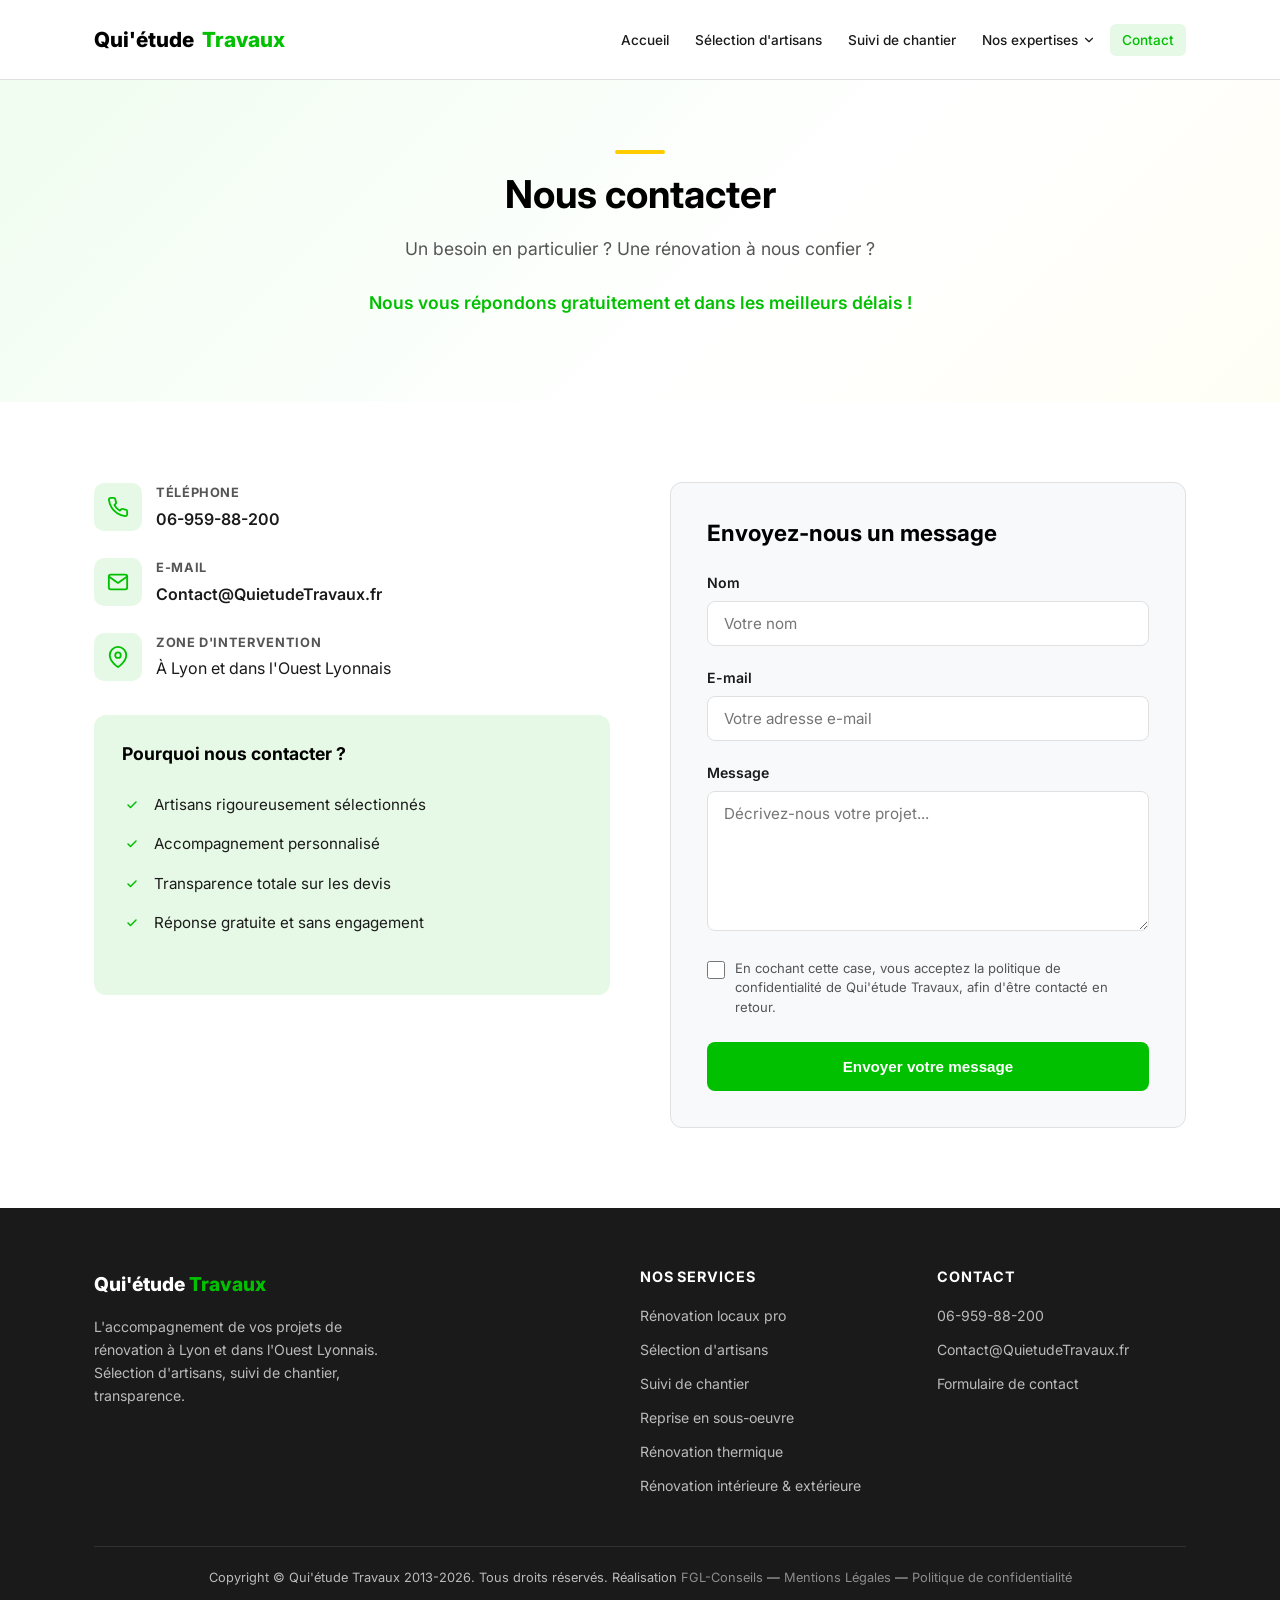
==== contact.html @ deb3ee1c "Initial commit — site Qui'étude Travaux" ====
<!DOCTYPE html>
<html lang="fr">
<head>
  <meta charset="UTF-8">
  <meta name="viewport" content="width=device-width, initial-scale=1.0">
  <title>Contact — Qui'étude Travaux — Rénovation Lyon</title>
  <meta name="description" content="Contactez Qui'étude Travaux pour vos projets de rénovation à Lyon et dans l'Ouest Lyonnais. Réponse gratuite et rapide.">
  <link rel="preconnect" href="https://fonts.googleapis.com">
  <link rel="preconnect" href="https://fonts.gstatic.com" crossorigin>
  <link href="https://fonts.googleapis.com/css2?family=Inter:wght@400;500;600;700;800&display=swap" rel="stylesheet">
  <link rel="stylesheet" href="assets/css/style.css">
</head>
<body>

  <!-- ========== HEADER ========== -->
  <header class="header">
    <div class="header__inner">
      <a href="index.html" class="header__logo">Qui'étude <span>Travaux</span></a>
      <button class="nav__toggle" aria-label="Menu"><span></span><span></span><span></span></button>
      <nav class="nav">
        <ul class="nav__list">
          <li><a href="index.html" class="nav__link">Accueil</a></li>
          <li><a href="selection-artisans.html" class="nav__link">Sélection d'artisans</a></li>
          <li><a href="suivi-chantier.html" class="nav__link">Suivi de chantier</a></li>
          <li class="nav__dropdown">
            <button class="nav__dropdown-trigger">Nos expertises <svg xmlns="http://www.w3.org/2000/svg" width="14" height="14" viewBox="0 0 24 24" fill="none" stroke="currentColor" stroke-width="2" stroke-linecap="round" stroke-linejoin="round"><polyline points="6 9 12 15 18 9"/></svg></button>
            <div class="nav__dropdown-menu">
              <a href="renovation-locaux-pro.html" class="nav__link">Rénovation locaux pro</a>
              <a href="reprise-en-sous-oeuvre.html" class="nav__link">Reprise en sous-oeuvre</a>
              <a href="renovation-thermique-energetique.html" class="nav__link">Rénovation thermique</a>
              <a href="renovation-interieure-exterieure.html" class="nav__link">Rénovation intérieure &amp; extérieure</a>
            </div>
          </li>
          <li><a href="contact.html" class="nav__link active">Contact</a></li>
        </ul>
      </nav>
    </div>
  </header>

  <!-- ========== PAGE HERO ========== -->
  <section class="page-hero">
    <div class="container">
      <div class="accent-bar" style="margin: 0 auto 16px;"></div>
      <h1>Nous contacter</h1>
      <p>Un besoin en particulier ? Une rénovation à nous confier ?</p>
      <p style="color: var(--green); font-weight: 600; font-size: 1.1rem;">Nous vous répondons gratuitement et dans les meilleurs délais !</p>
    </div>
  </section>

  <!-- ========== CONTACT SECTION ========== -->
  <section class="section">
    <div class="container">
      <div class="contact-section reveal">

        <!-- Left: Info -->
        <div class="contact-info">
          <div class="contact-info__item">
            <div class="contact-info__icon">
              <svg xmlns="http://www.w3.org/2000/svg" width="22" height="22" viewBox="0 0 24 24" fill="none" stroke="currentColor" stroke-width="2" stroke-linecap="round" stroke-linejoin="round"><path d="M22 16.92v3a2 2 0 0 1-2.18 2 19.79 19.79 0 0 1-8.63-3.07 19.5 19.5 0 0 1-6-6 19.79 19.79 0 0 1-3.07-8.67A2 2 0 0 1 4.11 2h3a2 2 0 0 1 2 1.72 12.84 12.84 0 0 0 .7 2.81 2 2 0 0 1-.45 2.11L8.09 9.91a16 16 0 0 0 6 6l1.27-1.27a2 2 0 0 1 2.11-.45 12.84 12.84 0 0 0 2.81.7A2 2 0 0 1 22 16.92z"/></svg>
            </div>
            <div class="contact-info__text">
              <strong>Téléphone</strong>
              <a href="tel:06-959-88-200">06-959-88-200</a>
            </div>
          </div>

          <div class="contact-info__item">
            <div class="contact-info__icon">
              <svg xmlns="http://www.w3.org/2000/svg" width="22" height="22" viewBox="0 0 24 24" fill="none" stroke="currentColor" stroke-width="2" stroke-linecap="round" stroke-linejoin="round"><path d="M4 4h16c1.1 0 2 .9 2 2v12c0 1.1-.9 2-2 2H4c-1.1 0-2-.9-2-2V6c0-1.1.9-2 2-2z"/><polyline points="22,6 12,13 2,6"/></svg>
            </div>
            <div class="contact-info__text">
              <strong>E-mail</strong>
              <a href="mailto:Contact@QuietudeTravaux.fr">Contact@QuietudeTravaux.fr</a>
            </div>
          </div>

          <div class="contact-info__item">
            <div class="contact-info__icon">
              <svg xmlns="http://www.w3.org/2000/svg" width="22" height="22" viewBox="0 0 24 24" fill="none" stroke="currentColor" stroke-width="2" stroke-linecap="round" stroke-linejoin="round"><path d="M21 10c0 7-9 13-9 13s-9-6-9-13a9 9 0 0 1 18 0z"/><circle cx="12" cy="10" r="3"/></svg>
            </div>
            <div class="contact-info__text">
              <strong>Zone d'intervention</strong>
              À Lyon et dans l'Ouest Lyonnais
            </div>
          </div>

          <div style="margin-top: 32px; padding: 28px; background: var(--green-light); border-radius: var(--radius-lg);">
            <h3 style="margin-bottom: 12px; font-size: 1.1rem;">Pourquoi nous contacter ?</h3>
            <ul class="feature-list">
              <li>Artisans rigoureusement sélectionnés</li>
              <li>Accompagnement personnalisé</li>
              <li>Transparence totale sur les devis</li>
              <li>Réponse gratuite et sans engagement</li>
            </ul>
          </div>
        </div>

        <!-- Right: Form -->
        <div class="contact-form">
          <h2 style="margin-bottom: 24px; font-size: 1.4rem;">Envoyez-nous un message</h2>
          <form>
            <div class="form-group">
              <label for="name">Nom</label>
              <input type="text" id="name" name="name" placeholder="Votre nom" required>
            </div>
            <div class="form-group">
              <label for="email">E-mail</label>
              <input type="email" id="email" name="email" placeholder="Votre adresse e-mail" required>
            </div>
            <div class="form-group">
              <label for="message">Message</label>
              <textarea id="message" name="message" placeholder="Décrivez-nous votre projet..." required></textarea>
            </div>
            <div class="form-checkbox">
              <input type="checkbox" id="rgpd" name="rgpd" required>
              <label for="rgpd">En cochant cette case, vous acceptez la politique de confidentialité de Qui'étude Travaux, afin d'être contacté en retour.</label>
            </div>
            <button type="submit" class="btn btn--primary" style="width: 100%; justify-content: center;">Envoyer votre message</button>
          </form>
        </div>

      </div>
    </div>
  </section>

  <!-- ========== FOOTER ========== -->
  <footer class="footer">
    <div class="container">
      <div class="footer__inner">
        <div>
          <div class="footer__brand">Qui'étude <span>Travaux</span></div>
          <p class="footer__desc">L'accompagnement de vos projets de rénovation à Lyon et dans l'Ouest Lyonnais. Sélection d'artisans, suivi de chantier, transparence.</p>
        </div>
        <div>
          <h4>Nos services</h4>
          <div class="footer__links">
            <a href="renovation-locaux-pro.html">Rénovation locaux pro</a>
            <a href="selection-artisans.html">Sélection d'artisans</a>
            <a href="suivi-chantier.html">Suivi de chantier</a>
            <a href="reprise-en-sous-oeuvre.html">Reprise en sous-oeuvre</a>
            <a href="renovation-thermique-energetique.html">Rénovation thermique</a>
            <a href="renovation-interieure-exterieure.html">Rénovation intérieure &amp; extérieure</a>
          </div>
        </div>
        <div>
          <h4>Contact</h4>
          <div class="footer__links">
            <a href="tel:06-959-88-200">06-959-88-200</a>
            <a href="mailto:Contact@QuietudeTravaux.fr">Contact@QuietudeTravaux.fr</a>
            <a href="contact.html">Formulaire de contact</a>
          </div>
        </div>
      </div>
      <div class="footer__bottom">
        <p>Copyright &copy; Qui'étude Travaux 2013-2026. Tous droits réservés. Réalisation <a href="https://formation-wordpress-lyon.fr/" target="_blank" rel="noopener">FGL-Conseils</a> — <a href="#">Mentions Légales</a> — <a href="#">Politique de confidentialité</a></p>
      </div>
    </div>
  </footer>

  <script src="assets/js/main.js"></script>
</body>
</html>
---- assets/css/style.css ----
/* ============================================
   Qui'étude Travaux — Main Stylesheet
   ============================================ */

/* ---------- CSS Custom Properties ---------- */
:root {
  --green: #00C000;
  --green-dark: #00a000;
  --green-light: #e6f9e6;
  --yellow: #FFCC00;
  --yellow-light: #fff8dc;
  --black: #000000;
  --text: #1a1a1a;
  --text-light: #555555;
  --bg: #ffffff;
  --bg-alt: #f8f9fa;
  --bg-footer: #1a1a1a;
  --border: #e0e0e0;
  --radius: 8px;
  --radius-lg: 12px;
  --shadow-sm: 0 1px 3px rgba(0,0,0,0.06);
  --shadow-md: 0 4px 12px rgba(0,0,0,0.08);
  --shadow-lg: 0 8px 30px rgba(0,0,0,0.10);
  --transition: 0.3s ease;
  --max-width: 1140px;
  --header-height: 80px;
}

/* ---------- Reset & Base ---------- */
*,
*::before,
*::after {
  margin: 0;
  padding: 0;
  box-sizing: border-box;
}

html {
  scroll-behavior: smooth;
  -webkit-font-smoothing: antialiased;
  -moz-osx-font-smoothing: grayscale;
}

body {
  font-family: 'Inter', -apple-system, BlinkMacSystemFont, 'Segoe UI', Roboto, sans-serif;
  font-size: 16px;
  line-height: 1.7;
  color: var(--text);
  background: var(--bg);
}

img {
  max-width: 100%;
  height: auto;
  display: block;
}

a {
  color: var(--green);
  text-decoration: none;
  transition: color var(--transition);
}

a:hover {
  color: var(--green-dark);
}

ul, ol {
  list-style: none;
}

h1, h2, h3, h4, h5, h6 {
  color: var(--black);
  font-weight: 700;
  line-height: 1.25;
}

h1 { font-size: 2.75rem; }
h2 { font-size: 2rem; margin-bottom: 1rem; }
h3 { font-size: 1.35rem; margin-bottom: 0.75rem; }
h4 { font-size: 1.15rem; margin-bottom: 0.5rem; }

p {
  margin-bottom: 1rem;
}

/* ---------- Utility ---------- */
.container {
  width: 100%;
  max-width: var(--max-width);
  margin: 0 auto;
  padding: 0 24px;
}

.section {
  padding: 80px 0;
}

.section--alt {
  background: var(--bg-alt);
}

.section--green {
  background: var(--green);
  color: #fff;
}

.section--green h2,
.section--green h3,
.section--green p {
  color: #fff;
}

.text-center { text-align: center; }
.text-green { color: var(--green); }
.text-light { color: var(--text-light); }

.sr-only {
  position: absolute;
  width: 1px;
  height: 1px;
  padding: 0;
  margin: -1px;
  overflow: hidden;
  clip: rect(0,0,0,0);
  border: 0;
}

/* ---------- Buttons ---------- */
.btn {
  display: inline-flex;
  align-items: center;
  gap: 8px;
  padding: 14px 32px;
  border: none;
  border-radius: var(--radius);
  font-size: 0.95rem;
  font-weight: 600;
  cursor: pointer;
  transition: all var(--transition);
  text-decoration: none;
  line-height: 1.4;
}

.btn--primary {
  background: var(--green);
  color: #fff;
}

.btn--primary:hover {
  background: var(--green-dark);
  color: #fff;
  transform: translateY(-1px);
  box-shadow: var(--shadow-md);
}

.btn--outline {
  background: transparent;
  color: var(--green);
  border: 2px solid var(--green);
}

.btn--outline:hover {
  background: var(--green);
  color: #fff;
  transform: translateY(-1px);
}

.btn--white {
  background: #fff;
  color: var(--green);
}

.btn--white:hover {
  background: var(--green-light);
  color: var(--green-dark);
  transform: translateY(-1px);
}

.btn--lg {
  padding: 16px 40px;
  font-size: 1.05rem;
}

/* ---------- Header ---------- */
.header {
  position: fixed;
  top: 0;
  left: 0;
  right: 0;
  height: var(--header-height);
  background: rgba(255,255,255,0.97);
  backdrop-filter: blur(10px);
  border-bottom: 1px solid var(--border);
  z-index: 1000;
  transition: box-shadow var(--transition);
}

.header.scrolled {
  box-shadow: var(--shadow-sm);
}

.header__inner {
  display: flex;
  align-items: center;
  justify-content: space-between;
  height: 100%;
  max-width: var(--max-width);
  margin: 0 auto;
  padding: 0 24px;
}

.header__logo {
  font-size: 1.3rem;
  font-weight: 800;
  color: var(--black);
  display: flex;
  align-items: center;
  gap: 8px;
  white-space: nowrap;
}

.header__logo span {
  color: var(--green);
}

.nav__list {
  display: flex;
  align-items: center;
  gap: 2px;
}

.nav__link {
  padding: 8px 12px;
  color: var(--text);
  font-size: 0.85rem;
  font-weight: 500;
  border-radius: 6px;
  transition: all var(--transition);
  white-space: nowrap;
}

.nav__link:hover,
.nav__link.active {
  color: var(--green);
  background: var(--green-light);
}

/* Nav dropdown */
.nav__dropdown {
  position: relative;
}

.nav__dropdown-trigger {
  display: inline-flex;
  align-items: center;
  gap: 4px;
  padding: 8px 12px;
  color: var(--text);
  font-size: 0.85rem;
  font-weight: 500;
  border-radius: 6px;
  transition: all var(--transition);
  white-space: nowrap;
  cursor: pointer;
  background: none;
  border: none;
  font-family: inherit;
}

.nav__dropdown-trigger:hover,
.nav__dropdown.open .nav__dropdown-trigger {
  color: var(--green);
  background: var(--green-light);
}

.nav__dropdown-trigger svg {
  width: 14px;
  height: 14px;
  transition: transform var(--transition);
}

.nav__dropdown.open .nav__dropdown-trigger svg {
  transform: rotate(180deg);
}

.nav__dropdown-menu {
  position: absolute;
  top: 100%;
  left: 0;
  min-width: 240px;
  background: #fff;
  border: 1px solid var(--border);
  border-radius: var(--radius);
  box-shadow: var(--shadow-md);
  padding: 8px 0;
  opacity: 0;
  pointer-events: none;
  transform: none;
  transition: all var(--transition);
  z-index: 100;
}

.nav__dropdown.open .nav__dropdown-menu {
  opacity: 1;
  pointer-events: all;
  transform: translateY(0);
}

.nav__dropdown:hover .nav__dropdown-menu {
  opacity: 1;
  pointer-events: all;
  transform: translateY(0);
}

.nav__dropdown-menu .nav__link {
  display: block;
  padding: 10px 18px;
  border-radius: 0;
  font-size: 0.88rem;
}

.nav__dropdown-menu .nav__link:hover,
.nav__dropdown-menu .nav__link.active {
  background: var(--green-light);
  color: var(--green);
}

/* Mobile nav toggle */
.nav__toggle {
  display: none;
  background: none;
  border: none;
  cursor: pointer;
  width: 44px;
  height: 44px;
  position: relative;
  z-index: 1002;
  align-items: center;
  justify-content: center;
}

.nav__toggle span {
  display: block;
  width: 24px;
  height: 2px;
  background: var(--black);
  margin: 0 auto;
  transition: all var(--transition);
}

.nav__toggle span:nth-child(2) {
  margin: 6px auto;
}

.nav__toggle.open span:nth-child(1) {
  transform: rotate(45deg) translate(5px, 6px);
}

.nav__toggle.open span:nth-child(2) {
  opacity: 0;
}

.nav__toggle.open span:nth-child(3) {
  transform: rotate(-45deg) translate(5px, -6px);
}

/* ---------- Hero ---------- */
.hero {
  margin-top: var(--header-height);
  padding: 100px 0 80px;
  background: linear-gradient(135deg, #f0fdf0 0%, #ffffff 50%, #fffef5 100%);
  position: relative;
  overflow: hidden;
}

.hero::before {
  content: '';
  position: absolute;
  top: -50%;
  right: -20%;
  width: 600px;
  height: 600px;
  background: radial-gradient(circle, rgba(0,192,0,0.05) 0%, transparent 70%);
  border-radius: 50%;
}

.hero__inner {
  display: grid;
  grid-template-columns: 1fr 1fr;
  gap: 60px;
  align-items: center;
}

.hero__content {
  position: relative;
  z-index: 1;
}

.hero__label {
  display: inline-flex;
  align-items: center;
  gap: 6px;
  background: var(--green-light);
  color: var(--green-dark);
  padding: 6px 14px;
  border-radius: 20px;
  font-size: 0.82rem;
  font-weight: 600;
  margin-bottom: 20px;
  letter-spacing: 0.02em;
}

.hero__label::before {
  content: '';
  width: 6px;
  height: 6px;
  background: var(--green);
  border-radius: 50%;
}

.hero__title {
  font-size: 2.85rem;
  line-height: 1.15;
  margin-bottom: 20px;
  letter-spacing: -0.02em;
}

.hero__title span {
  color: var(--green);
}

.hero__subtitle {
  font-size: 1.1rem;
  color: var(--text-light);
  margin-bottom: 32px;
  max-width: 520px;
  line-height: 1.7;
}

.hero__actions {
  display: flex;
  gap: 16px;
  flex-wrap: wrap;
}

.hero__image {
  position: relative;
  z-index: 1;
}

.hero__image img {
  border-radius: var(--radius-lg);
  object-fit: cover;
  width: 100%;
  height: 420px;
  box-shadow: var(--shadow-lg);
}

/* ---------- Page Hero (inner pages) ---------- */
.page-hero {
  margin-top: var(--header-height);
  padding: 70px 0 60px;
  background: linear-gradient(135deg, #f0fdf0 0%, #ffffff 60%, #fffef5 100%);
  text-align: center;
}

.page-hero h1 {
  font-size: 2.4rem;
  margin-bottom: 16px;
}

.page-hero p {
  font-size: 1.1rem;
  color: var(--text-light);
  max-width: 640px;
  margin: 0 auto 24px;
}

/* ---------- Questions cards (homepage) ---------- */
.questions-grid {
  display: grid;
  grid-template-columns: repeat(2, 1fr);
  gap: 20px;
  margin-top: 40px;
}

.question-card {
  background: #fff;
  border: 1px solid var(--border);
  border-radius: var(--radius);
  padding: 24px 28px;
  display: flex;
  align-items: flex-start;
  gap: 14px;
  transition: all var(--transition);
}

.question-card:hover {
  border-color: var(--green);
  box-shadow: var(--shadow-sm);
}

.question-card__icon {
  flex-shrink: 0;
  width: 40px;
  height: 40px;
  display: flex;
  align-items: center;
  justify-content: center;
  background: var(--green-light);
  color: var(--green);
  border-radius: 8px;
  font-size: 1.1rem;
}

.question-card p {
  margin: 0;
  font-size: 0.95rem;
  line-height: 1.55;
  color: var(--text);
}

/* ---------- Services cards ---------- */
.services-grid {
  display: grid;
  grid-template-columns: repeat(3, 1fr);
  gap: 28px;
  margin-top: 48px;
}

.services-grid--4 {
  grid-template-columns: repeat(2, 1fr);
}

.service-card {
  background: #fff;
  border: 1px solid var(--border);
  border-radius: var(--radius-lg);
  padding: 36px 30px;
  transition: all var(--transition);
  text-align: center;
}

.service-card:hover {
  transform: translateY(-4px);
  box-shadow: var(--shadow-md);
  border-color: var(--green);
}

.service-card--left {
  text-align: left;
}

.service-card__icon {
  width: 56px;
  height: 56px;
  display: flex;
  align-items: center;
  justify-content: center;
  background: var(--green-light);
  color: var(--green);
  border-radius: 12px;
  margin: 0 auto 20px;
  font-size: 1.4rem;
}

.service-card h3 {
  margin-bottom: 12px;
}

.service-card p {
  color: var(--text-light);
  font-size: 0.92rem;
  margin: 0 auto;
}

.service-card .btn {
  margin-top: 20px;
}

/* ---------- Values section ---------- */
.values-grid {
  display: grid;
  grid-template-columns: repeat(3, 1fr);
  gap: 28px;
  margin-top: 48px;
}

.value-card {
  background: #fff;
  border: 1px solid var(--border);
  border-radius: var(--radius-lg);
  padding: 32px 28px;
  transition: all var(--transition);
}

.value-card:hover {
  border-color: var(--green);
  box-shadow: var(--shadow-sm);
}

.value-card__bar {
  width: 40px;
  height: 4px;
  background: var(--green);
  border-radius: 2px;
  margin-bottom: 20px;
}

.value-card h3 {
  margin-bottom: 12px;
}

.value-card p {
  color: var(--text-light);
  font-size: 0.92rem;
}

/* ---------- CTA Banner ---------- */
.cta-banner {
  background: var(--green);
  padding: 60px 0;
  text-align: center;
}

.cta-banner h2 {
  color: #fff;
  margin-bottom: 12px;
}

.cta-banner p {
  color: rgba(255,255,255,0.9);
  margin: 0 auto 28px;
  max-width: 560px;
}

/* ---------- Two Column Layout ---------- */
.two-col {
  display: grid;
  grid-template-columns: 1fr 1fr;
  gap: 60px;
  align-items: center;
}

.two-col--reverse {
  direction: rtl;
}

.two-col--reverse > * {
  direction: ltr;
}

.two-col__image img {
  border-radius: var(--radius-lg);
  object-fit: cover;
  width: 100%;
  box-shadow: var(--shadow-md);
}

.two-col__content h2 {
  margin-bottom: 16px;
}

.two-col__content p {
  color: var(--text-light);
  margin-bottom: 14px;
}

/* ---------- Feature List ---------- */
.feature-list {
  margin: 20px 0 24px;
}

.feature-list li {
  display: flex;
  align-items: flex-start;
  gap: 12px;
  padding: 8px 0;
  font-size: 0.95rem;
  line-height: 1.55;
}

.feature-list li::before {
  content: '';
  flex-shrink: 0;
  width: 20px;
  height: 20px;
  margin-top: 2px;
  background: var(--green-light);
  border-radius: 50%;
  background-image: url("data:image/svg+xml,%3Csvg xmlns='http://www.w3.org/2000/svg' width='12' height='12' viewBox='0 0 24 24' fill='none' stroke='%2300C000' stroke-width='3' stroke-linecap='round' stroke-linejoin='round'%3E%3Cpolyline points='20 6 9 17 4 12'%3E%3C/polyline%3E%3C/svg%3E");
  background-repeat: no-repeat;
  background-position: center;
}

/* ---------- Numbered Blocks ---------- */
.numbered-block {
  margin-bottom: 40px;
}

.numbered-block__header {
  display: flex;
  align-items: center;
  gap: 14px;
  margin-bottom: 16px;
}

.numbered-block__num {
  width: 40px;
  height: 40px;
  display: flex;
  align-items: center;
  justify-content: center;
  background: var(--green);
  color: #fff;
  border-radius: 10px;
  font-weight: 700;
  font-size: 1.1rem;
  flex-shrink: 0;
}

.numbered-block__header h3 {
  margin: 0;
}

/* ---------- Timeline (alternating centered) ---------- */
.timeline {
  position: relative;
  max-width: 960px;
  margin: 0 auto;
}

.timeline::before {
  content: '';
  position: absolute;
  left: 50%;
  top: 0;
  bottom: 0;
  width: 2px;
  background: var(--border);
  transform: translateX(-50%);
}

.timeline__item {
  display: grid;
  grid-template-columns: 1fr 60px 1fr;
  gap: 0;
  align-items: start;
  margin-bottom: 48px;
  position: relative;
}

.timeline__item:last-child {
  margin-bottom: 0;
}

.timeline__marker {
  grid-column: 2;
  width: 48px;
  height: 48px;
  border-radius: 50%;
  background: var(--green);
  color: #fff;
  display: flex;
  align-items: center;
  justify-content: center;
  font-weight: 700;
  font-size: 1.05rem;
  box-shadow: var(--shadow-sm);
  z-index: 2;
  justify-self: center;
}

.timeline__heading {
  padding: 12px 28px 12px 0;
  text-align: right;
}

.timeline__heading h3 {
  margin: 0;
  font-size: 1.15rem;
}

.timeline__body {
  padding: 18px 24px;
  background: #fff;
  border-radius: var(--radius);
  border: 1px solid var(--border);
  box-shadow: var(--shadow-sm);
}

.timeline__body ul {
  margin: 0;
  padding-left: 18px;
  list-style: disc;
}

.timeline__body li {
  margin-bottom: 6px;
  font-size: 0.92rem;
  line-height: 1.55;
  color: var(--text-light);
}

/* Odd items (1, 3, 5): title LEFT, list RIGHT (default) */

/* Even items (2, 4): title RIGHT, list LEFT — swap columns */
.timeline__item:nth-child(even) .timeline__heading {
  grid-column: 3;
  grid-row: 1;
  text-align: left;
  padding: 12px 0 12px 28px;
}

.timeline__item:nth-child(even) .timeline__marker {
  grid-column: 2;
  grid-row: 1;
}

.timeline__item:nth-child(even) .timeline__body {
  grid-column: 1;
  grid-row: 1;
  text-align: left;
  padding: 18px 24px;
  background: #fff;
  border: 1px solid var(--border);
  border-radius: var(--radius);
  box-shadow: var(--shadow-sm);
}

.timeline__item:nth-child(even) .timeline__body ul {
  list-style-position: outside;
  padding-left: 18px;
}

/* ---------- Timeline responsive ---------- */
@media (max-width: 768px) {
  .timeline::before {
    left: 23px;
  }

  .timeline__item {
    display: flex;
    flex-direction: column;
    padding-left: 64px;
    margin-bottom: 36px;
  }

  .timeline__marker {
    position: absolute;
    left: 0;
    top: 0;
  }

  .timeline__heading {
    text-align: left;
    padding: 0 0 8px 0;
  }

  .timeline__body {
    padding: 0;
    text-align: left;
  }

  .timeline__item:nth-child(even) .timeline__heading {
    grid-column: auto;
    grid-row: auto;
    text-align: left;
    padding: 0 0 8px 0;
  }

  .timeline__item:nth-child(even) .timeline__body {
    grid-column: auto;
    grid-row: auto;
    text-align: left;
    padding: 0;
  }

  .timeline__item:nth-child(even) .timeline__body ul {
    list-style-position: outside;
    padding-left: 18px;
  }
}

/* ---------- Advantages Grid ---------- */
.advantages-grid {
  display: grid;
  grid-template-columns: repeat(2, 1fr);
  gap: 20px;
  margin: 32px 0;
}

.advantage-item {
  display: flex;
  align-items: flex-start;
  gap: 14px;
  background: #fff;
  border: 1px solid var(--border);
  border-radius: var(--radius);
  padding: 20px 22px;
  transition: all var(--transition);
}

.advantage-item:hover {
  border-color: var(--green);
  box-shadow: var(--shadow-sm);
}

.advantage-item__icon {
  flex-shrink: 0;
  width: 36px;
  height: 36px;
  display: flex;
  align-items: center;
  justify-content: center;
  background: var(--green-light);
  color: var(--green);
  border-radius: 8px;
  font-size: 1rem;
}

.advantage-item p {
  margin: 0;
  font-size: 0.92rem;
  line-height: 1.5;
}

/* ---------- Tab-like sections (thermal page) ---------- */
.info-cards {
  display: grid;
  grid-template-columns: repeat(4, 1fr);
  gap: 20px;
  margin: 32px 0;
}

.info-card {
  background: #fff;
  border: 1px solid var(--border);
  border-radius: var(--radius);
  padding: 24px 20px;
  text-align: center;
  transition: all var(--transition);
}

.info-card:hover {
  border-color: var(--green);
  box-shadow: var(--shadow-sm);
}

.info-card__icon {
  width: 48px;
  height: 48px;
  display: flex;
  align-items: center;
  justify-content: center;
  background: var(--green-light);
  color: var(--green);
  border-radius: 10px;
  margin: 0 auto 14px;
  font-size: 1.2rem;
}

.info-card h4 {
  margin-bottom: 8px;
  font-size: 1rem;
}

.info-card p {
  color: var(--text-light);
  font-size: 0.85rem;
  margin: 0;
}

/* ---------- Criteria List ---------- */
.criteria-grid {
  display: grid;
  grid-template-columns: repeat(2, 1fr);
  gap: 14px;
  margin: 24px 0;
}

.criteria-item {
  display: flex;
  align-items: center;
  gap: 10px;
  padding: 14px 18px;
  background: var(--bg-alt);
  border-radius: var(--radius);
  font-size: 0.92rem;
  transition: background var(--transition);
}

.criteria-item:hover {
  background: var(--green-light);
}

.criteria-item i {
  color: var(--green);
  font-size: 0.9rem;
}

/* ---------- Isolant / Energy Cards Grid ---------- */
.isolant-grid {
  display: grid;
  grid-template-columns: repeat(4, 1fr);
  gap: 20px;
  margin: 32px 0;
}

.isolant-card {
  background: #fff;
  border: 1px solid var(--border);
  border-radius: var(--radius);
  padding: 28px 20px;
  text-align: center;
  transition: all var(--transition);
}

.isolant-card:hover {
  border-color: var(--green);
  box-shadow: var(--shadow-sm);
}

.isolant-card__icon {
  margin-bottom: 12px;
  width: 100%;
  aspect-ratio: 4 / 3;
  overflow: hidden;
  border-radius: calc(var(--radius) - 2px);
}

.isolant-card__icon img {
  width: 100%;
  height: 100%;
  object-fit: cover;
  display: block;
}

.isolant-card h4 {
  margin-bottom: 8px;
  font-size: 0.95rem;
}

.isolant-card p {
  color: var(--text-light);
  font-size: 0.82rem;
  margin: 0;
}

/* ---------- Gallery Grid ---------- */
.gallery-grid {
  display: grid;
  grid-template-columns: repeat(2, 1fr);
  gap: 28px;
  margin-top: 40px;
}

.gallery-card {
  border-radius: var(--radius-lg);
  overflow: hidden;
  border: 1px solid var(--border);
  transition: all var(--transition);
  background: #fff;
}

.gallery-card:hover {
  box-shadow: var(--shadow-md);
  transform: translateY(-2px);
}

.gallery-card__image {
  height: 280px;
  overflow: hidden;
}

.gallery-card__image img {
  width: 100%;
  height: 100%;
  object-fit: cover;
  transition: transform 0.5s ease;
}

.gallery-card:hover .gallery-card__image img {
  transform: scale(1.03);
}

.gallery-card__body {
  padding: 22px 24px;
}

.gallery-card__body h3 {
  font-size: 1.1rem;
  margin: 0;
}

/* ---------- Photo slider inside gallery card ---------- */
.photo-slider {
  position: relative;
  overflow: hidden;
  height: 280px;
}

.photo-slider__track {
  display: flex;
  height: 100%;
  transition: transform 0.4s ease;
}

.photo-slider__slide {
  flex: 0 0 100%;
  height: 100%;
}

.photo-slider__slide img {
  width: 100%;
  height: 100%;
  object-fit: cover;
  display: block;
}

.photo-slider__btn {
  position: absolute;
  top: 50%;
  transform: translateY(-50%);
  background: rgba(0,0,0,0.45);
  border: none;
  color: #fff;
  width: 36px;
  height: 36px;
  border-radius: 50%;
  cursor: pointer;
  display: flex;
  align-items: center;
  justify-content: center;
  z-index: 2;
  transition: background 0.2s;
}

.photo-slider__btn:hover {
  background: rgba(0,0,0,0.7);
}

.photo-slider__btn--prev { left: 10px; }
.photo-slider__btn--next { right: 10px; }

.photo-slider__dots {
  position: absolute;
  bottom: 8px;
  left: 50%;
  transform: translateX(-50%);
  display: flex;
  gap: 6px;
  z-index: 2;
}

.photo-slider__dot {
  width: 8px;
  height: 8px;
  border-radius: 50%;
  background: rgba(255,255,255,0.55);
  border: none;
  cursor: pointer;
  padding: 0;
  transition: background 0.2s;
}

.photo-slider__dot.active {
  background: #fff;
}

/* ---------- Contact Form ---------- */
.contact-section {
  display: grid;
  grid-template-columns: 1fr 1fr;
  gap: 60px;
  align-items: flex-start;
}

.contact-info__item {
  display: flex;
  align-items: center;
  gap: 14px;
  margin-bottom: 24px;
}

.contact-info__icon {
  width: 48px;
  height: 48px;
  display: flex;
  align-items: center;
  justify-content: center;
  background: var(--green-light);
  color: var(--green);
  border-radius: 10px;
  font-size: 1.1rem;
  flex-shrink: 0;
}

.contact-info__text {
  font-size: 1rem;
}

.contact-info__text strong {
  display: block;
  font-size: 0.8rem;
  text-transform: uppercase;
  letter-spacing: 0.05em;
  color: var(--text-light);
  margin-bottom: 2px;
}

.contact-info__text a {
  color: var(--text);
  font-weight: 600;
}

.contact-info__text a:hover {
  color: var(--green);
}

.contact-form {
  background: var(--bg-alt);
  border: 1px solid var(--border);
  border-radius: var(--radius-lg);
  padding: 36px;
}

.form-group {
  margin-bottom: 20px;
}

.form-group label {
  display: block;
  font-size: 0.88rem;
  font-weight: 600;
  margin-bottom: 6px;
  color: var(--text);
}

.form-group input,
.form-group textarea {
  width: 100%;
  padding: 12px 16px;
  border: 1px solid var(--border);
  border-radius: var(--radius);
  font-family: inherit;
  font-size: 0.95rem;
  transition: border-color var(--transition);
  background: #fff;
}

.form-group input:focus,
.form-group textarea:focus {
  outline: none;
  border-color: var(--green);
  box-shadow: 0 0 0 3px rgba(0,192,0,0.1);
}

.form-group textarea {
  resize: vertical;
  min-height: 140px;
}

.form-checkbox {
  display: flex;
  align-items: flex-start;
  gap: 10px;
  margin-bottom: 24px;
}

.form-checkbox input[type="checkbox"] {
  width: 18px;
  height: 18px;
  margin-top: 2px;
  accent-color: var(--green);
  flex-shrink: 0;
}

.form-checkbox label {
  font-size: 0.82rem;
  color: var(--text-light);
  line-height: 1.5;
}

/* ---------- Before / After ---------- */
.before-after {
  display: grid;
  grid-template-columns: 1fr 1fr;
  gap: 24px;
  margin: 32px 0;
}

.before-after__item {
  border-radius: var(--radius-lg);
  overflow: hidden;
  border: 1px solid var(--border);
}

.before-after__item img {
  width: 100%;
  height: 300px;
  object-fit: cover;
}

.before-after__label {
  padding: 12px 16px;
  text-align: center;
  font-weight: 600;
  font-size: 0.88rem;
  background: var(--bg-alt);
}

/* ---------- Footer ---------- */
.footer {
  background: var(--bg-footer);
  color: rgba(255,255,255,0.7);
  padding: 60px 0 0;
}

.footer__inner {
  display: grid;
  grid-template-columns: 2fr 1fr 1fr;
  gap: 48px;
}

.footer__brand {
  font-size: 1.2rem;
  font-weight: 800;
  color: #fff;
  margin-bottom: 14px;
}

.footer__brand span {
  color: var(--green);
}

.footer__desc {
  font-size: 0.88rem;
  line-height: 1.65;
  max-width: 320px;
}

.footer h4 {
  color: #fff;
  font-size: 0.9rem;
  text-transform: uppercase;
  letter-spacing: 0.06em;
  margin-bottom: 18px;
}

.footer__links {
  display: flex;
  flex-direction: column;
  gap: 10px;
}

.footer__links a {
  color: rgba(255,255,255,0.7);
  font-size: 0.88rem;
  transition: color var(--transition);
}

.footer__links a:hover {
  color: var(--green);
}

.footer__bottom {
  margin-top: 48px;
  padding: 20px 0;
  border-top: 1px solid rgba(255,255,255,0.1);
  text-align: center;
  font-size: 0.8rem;
}

.footer__bottom a {
  color: rgba(255,255,255,0.5);
}

.footer__bottom a:hover {
  color: var(--green);
}

/* ---------- Scroll Reveal ---------- */
.reveal {
  opacity: 0;
  transform: translateY(24px);
  transition: opacity 0.6s ease, transform 0.6s ease;
}

.reveal.visible {
  opacity: 1;
  transform: translateY(0);
}

/* ---------- Yellow accent bar ---------- */
.accent-bar {
  width: 50px;
  height: 4px;
  background: var(--yellow);
  border-radius: 2px;
  margin-bottom: 20px;
}

.text-center .accent-bar {
  margin-left: auto;
  margin-right: auto;
}

/* ---------- Section intro ---------- */
.section__intro {
  margin: 0 0 40px;
  text-align: left;
}

.section__intro p {
  color: var(--text-light);
  margin-bottom: 1rem;
}

/* ---------- Blockquote / Highlight ---------- */
.highlight-box {
  background: var(--green-light);
  border-left: 4px solid var(--green);
  padding: 24px 28px;
  border-radius: 0 var(--radius) var(--radius) 0;
  margin: 24px 0;
}

.highlight-box p {
  margin: 0;
  color: var(--text);
  font-weight: 500;
}

/* ---------- AMO domains list ---------- */
.domain-grid {
  display: grid;
  grid-template-columns: repeat(auto-fit, minmax(280px, 1fr));
  gap: 24px;
  margin: 32px 0;
}

.domain-card {
  background: #fff;
  border: 1px solid var(--border);
  border-radius: var(--radius-lg);
  padding: 28px 24px;
  transition: all var(--transition);
}

.domain-card:hover {
  border-color: var(--green);
  box-shadow: var(--shadow-sm);
}

.domain-card h3 {
  display: flex;
  align-items: center;
  gap: 10px;
  margin-bottom: 14px;
}

.domain-card h3 i {
  color: var(--green);
}

.domain-card ul {
  margin: 0;
}

.domain-card li {
  display: flex;
  align-items: flex-start;
  gap: 10px;
  padding: 6px 0;
  font-size: 0.9rem;
  color: var(--text-light);
  line-height: 1.5;
}

.domain-card li::before {
  content: '';
  flex-shrink: 0;
  width: 16px;
  height: 16px;
  margin-top: 3px;
  background: var(--green-light);
  border-radius: 50%;
  background-image: url("data:image/svg+xml,%3Csvg xmlns='http://www.w3.org/2000/svg' width='10' height='10' viewBox='0 0 24 24' fill='none' stroke='%2300C000' stroke-width='3' stroke-linecap='round' stroke-linejoin='round'%3E%3Cpolyline points='20 6 9 17 4 12'%3E%3C/polyline%3E%3C/svg%3E");
  background-repeat: no-repeat;
  background-position: center;
}

/* ---------- Responsive ---------- */
@media (max-width: 1024px) {
  .hero__inner {
    grid-template-columns: 1fr;
    gap: 40px;
  }

  .hero__image {
    max-width: 500px;
    margin: 0 auto;
  }

  .hero__title {
    font-size: 2.3rem;
  }

  .two-col {
    grid-template-columns: 1fr;
    gap: 40px;
  }

  .two-col--reverse {
    direction: ltr;
  }

  .services-grid {
    grid-template-columns: repeat(2, 1fr);
  }

  .services-grid--4 {
    grid-template-columns: repeat(2, 1fr);
  }

  .values-grid {
    grid-template-columns: repeat(2, 1fr);
  }

  .footer__inner {
    grid-template-columns: 1fr 1fr;
  }

  .info-cards {
    grid-template-columns: repeat(2, 1fr);
  }

  .isolant-grid {
    grid-template-columns: repeat(2, 1fr);
  }

  .contact-section {
    grid-template-columns: 1fr;
    gap: 40px;
  }
}

@media (max-width: 768px) {
  :root {
    --header-height: 64px;
  }

  h1 { font-size: 2rem; }
  h2 { font-size: 1.6rem; }

  .section {
    padding: 56px 0;
  }

  .nav__toggle {
    display: flex;
    flex-direction: column;
    justify-content: center;
  }

  .nav {
    position: fixed;
    top: 0;
    left: 0;
    right: 0;
    bottom: 0;
    background: #fff;
    display: flex;
    align-items: flex-start;
    justify-content: center;
    opacity: 0;
    pointer-events: none;
    transition: opacity var(--transition);
    z-index: 1001;
    overflow-y: auto;
    padding: 100px 0 40px;
    min-height: 100vh;
  }

  .nav.open {
    opacity: 1;
    pointer-events: all;
  }

  .nav__list {
    flex-direction: column;
    gap: 12px;
    text-align: center;
    padding: 40px;
    width: 100%;
    max-width: 420px;
  }

  .nav__link {
    font-size: 1.15rem;
    padding: 14px 32px;
    display: block;
  }

  /* Dropdown in mobile: flatten */
  .nav__dropdown {
    position: static;
  }

  .nav__dropdown-trigger {
    font-size: 1.15rem;
    padding: 14px 32px;
    justify-content: center;
    width: 100%;
  }

  .nav__dropdown-menu {
    position: static;
    opacity: 1;
    pointer-events: all;
    transform: none;
    box-shadow: none;
    border: none;
    background: var(--bg-alt);
    border-radius: var(--radius);
    padding: 4px 0;
    margin: 4px 12px 8px;
    display: none;
  }

  .nav__dropdown.open .nav__dropdown-menu {
    display: block;
  }

  .nav__dropdown-menu .nav__link {
    font-size: 1rem;
    padding: 12px 24px;
    text-align: center;
  }

  .hero {
    padding: 60px 0 50px;
    text-align: center;
  }

  .hero__title {
    font-size: 2rem;
  }

  .hero__subtitle {
    margin: 0 auto 28px;
  }

  .hero__actions {
    justify-content: center;
  }

  .hero__label {
    margin: 0 auto 20px;
  }

  .questions-grid {
    grid-template-columns: 1fr;
  }

  .services-grid {
    grid-template-columns: 1fr;
  }

  .values-grid {
    grid-template-columns: 1fr;
  }

  .advantages-grid {
    grid-template-columns: 1fr;
  }

  .gallery-grid {
    grid-template-columns: 1fr;
  }

  .before-after {
    grid-template-columns: 1fr;
  }

  .footer__inner {
    grid-template-columns: 1fr;
    gap: 32px;
  }

  .criteria-grid {
    grid-template-columns: 1fr;
  }

  .info-cards {
    grid-template-columns: 1fr;
  }

  .isolant-grid {
    grid-template-columns: 1fr 1fr;
  }

  .page-hero h1 {
    font-size: 1.8rem;
  }

  .cta-banner {
    padding: 48px 0;
  }

  .domain-grid {
    grid-template-columns: 1fr;
  }
}

@media (max-width: 480px) {
  .hero__title {
    font-size: 1.7rem;
  }

  .hero__actions {
    flex-direction: column;
    align-items: center;
  }

  .btn--lg {
    width: 100%;
    justify-content: center;
  }

  .isolant-grid {
    grid-template-columns: 1fr;
  }

  .contact-form {
    padding: 24px;
  }
}
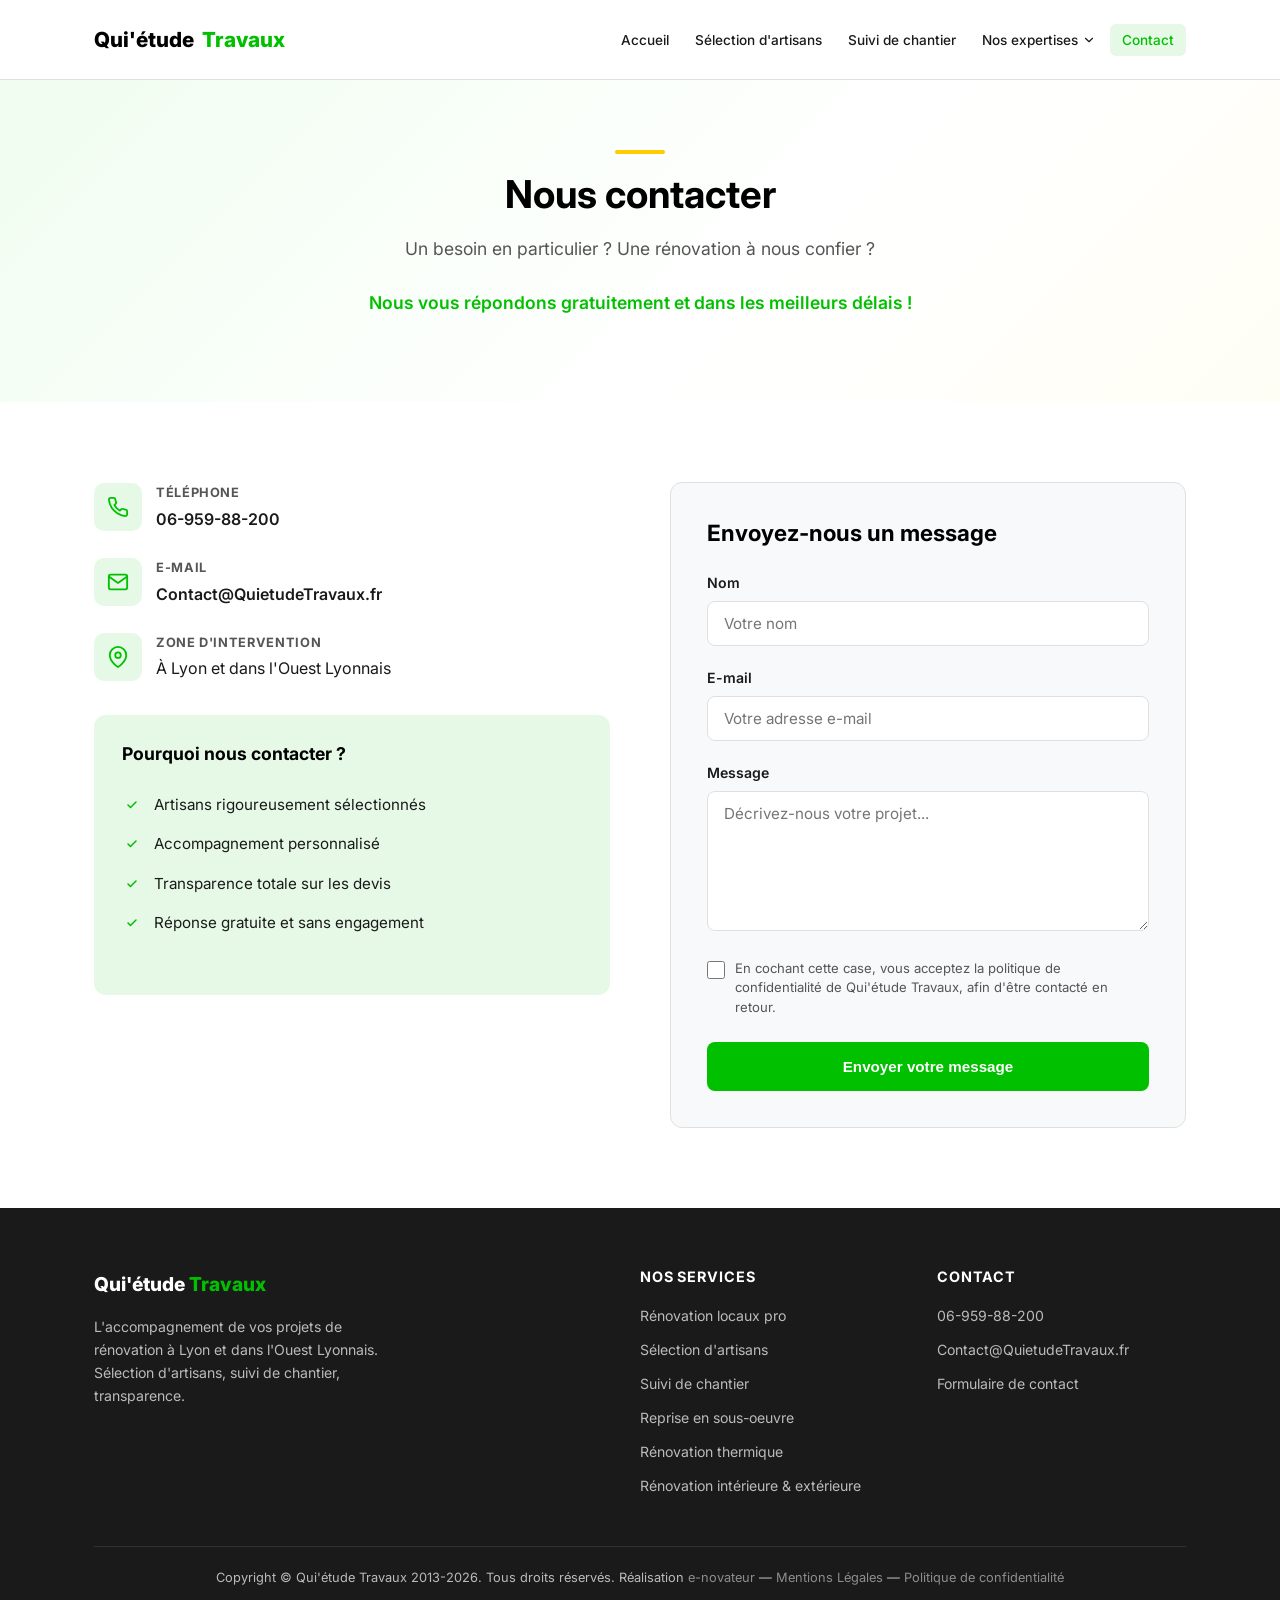
==== commit deb95871: "réalisation e-novateur" ====
--- a/contact.html
+++ b/contact.html
@@ -152,7 +152,7 @@
         </div>
       </div>
       <div class="footer__bottom">
-        <p>Copyright &copy; Qui'étude Travaux 2013-2026. Tous droits réservés. Réalisation <a href="https://formation-wordpress-lyon.fr/" target="_blank" rel="noopener">FGL-Conseils</a> — <a href="#">Mentions Légales</a> — <a href="#">Politique de confidentialité</a></p>
+        <p>Copyright &copy; Qui'étude Travaux 2013-2026. Tous droits réservés. Réalisation <a href="https://e-novateur.fr/" target="_blank" rel="noopener">e-novateur</a> — <a href="#">Mentions Légales</a> — <a href="#">Politique de confidentialité</a></p>
       </div>
     </div>
   </footer>
